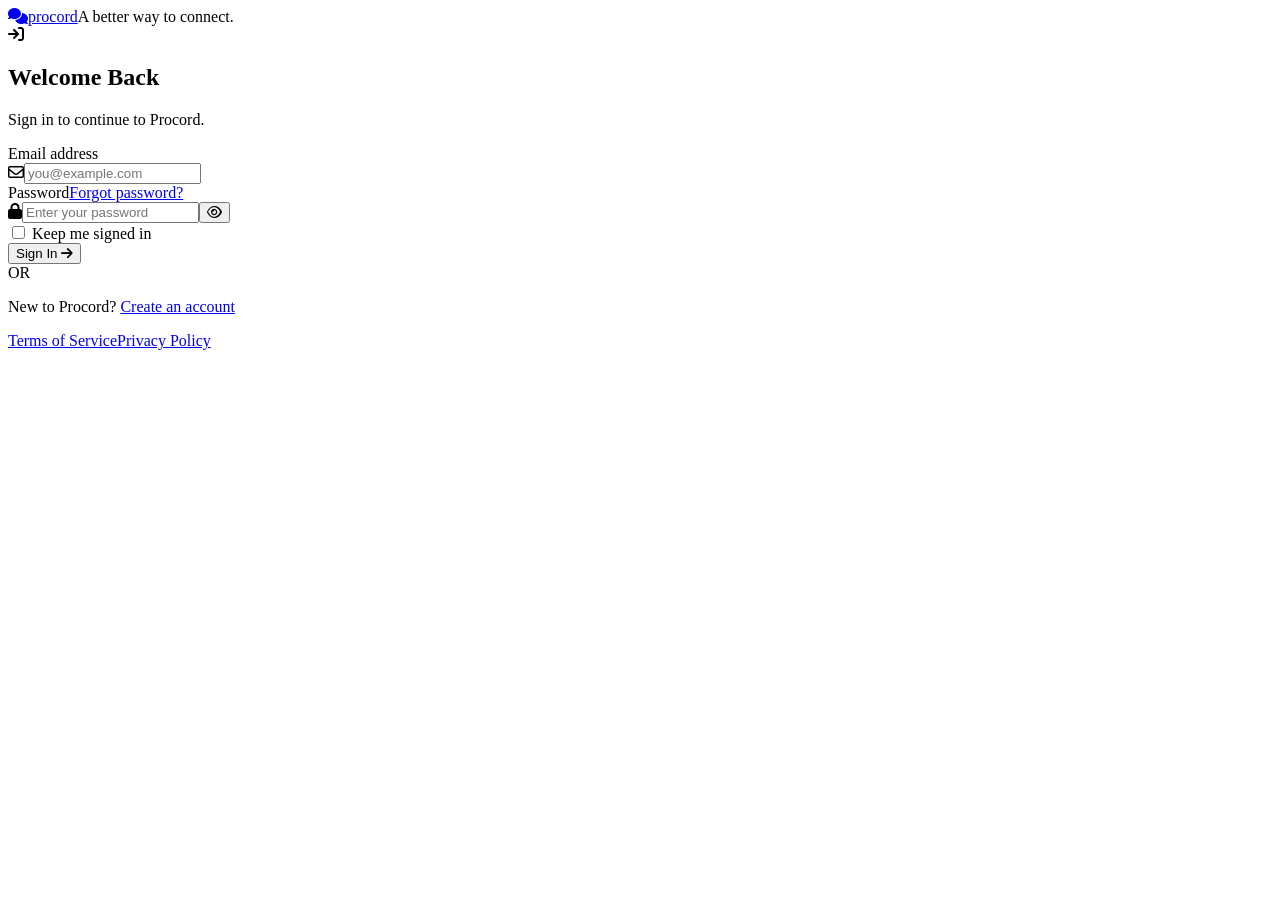
==== index.html @ d5dd54c6 "Add files via upload" ====
<!doctype html><html lang="en"><head><meta charset="utf-8"><meta name="viewport" content="width=device-width,initial-scale=1"><meta http-equiv="refresh" content="0;url=login.html"><title>Procord · Sign in</title><script>location.replace('login.html');</script></head><body><p>Opening Procord… <a href="login.html">Continue to sign in</a>.</p></body></html>
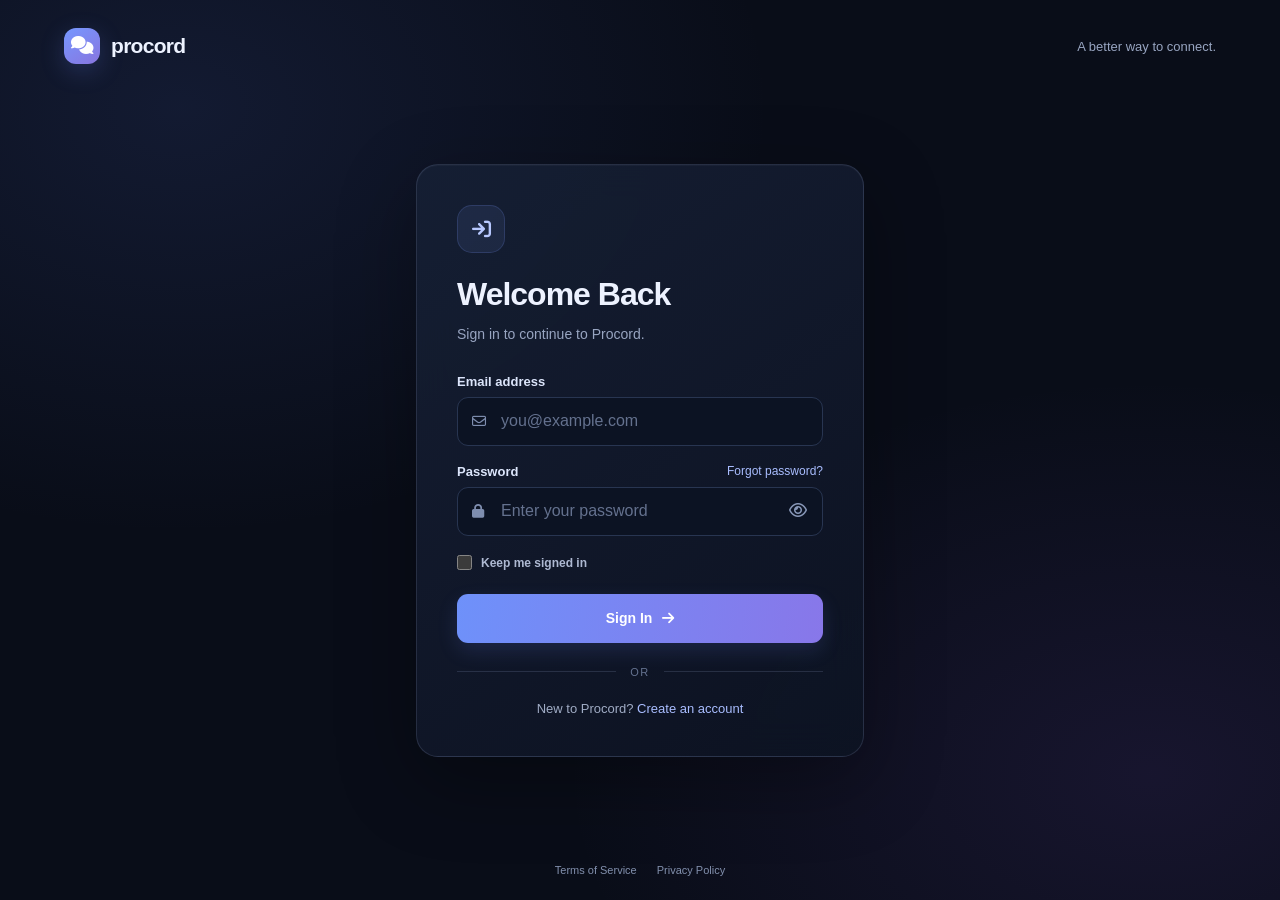
==== commit 3c415def: "Update stylesheet link path in index.html" ====
--- a/index.html
+++ b/index.html
@@ -1 +1,3 @@
-<!doctype html><html lang="en"><head><meta charset="utf-8"><meta name="viewport" content="width=device-width,initial-scale=1"><meta http-equiv="refresh" content="0;url=login.html"><title>Procord · Sign in</title><script>location.replace('login.html');</script></head><body><p>Opening Procord… <a href="login.html">Continue to sign in</a>.</p></body></html>
+<!doctype html><html lang="en"><head>
+<link rel="stylesheet" href="css/style.css">
+<meta charset="utf-8"><meta name="viewport" content="width=device-width,initial-scale=1"><meta http-equiv="refresh" content="0;url=login.html"><title>Procord · Sign in</title><script>location.replace('login.html');</script></head><body><p>Opening Procord… <a href="login.html">Continue to sign in</a>.</p></body></html>
--- a/css/style.css
+++ b/css/style.css
@@ -0,0 +1 @@
+@import url('../style.css');
